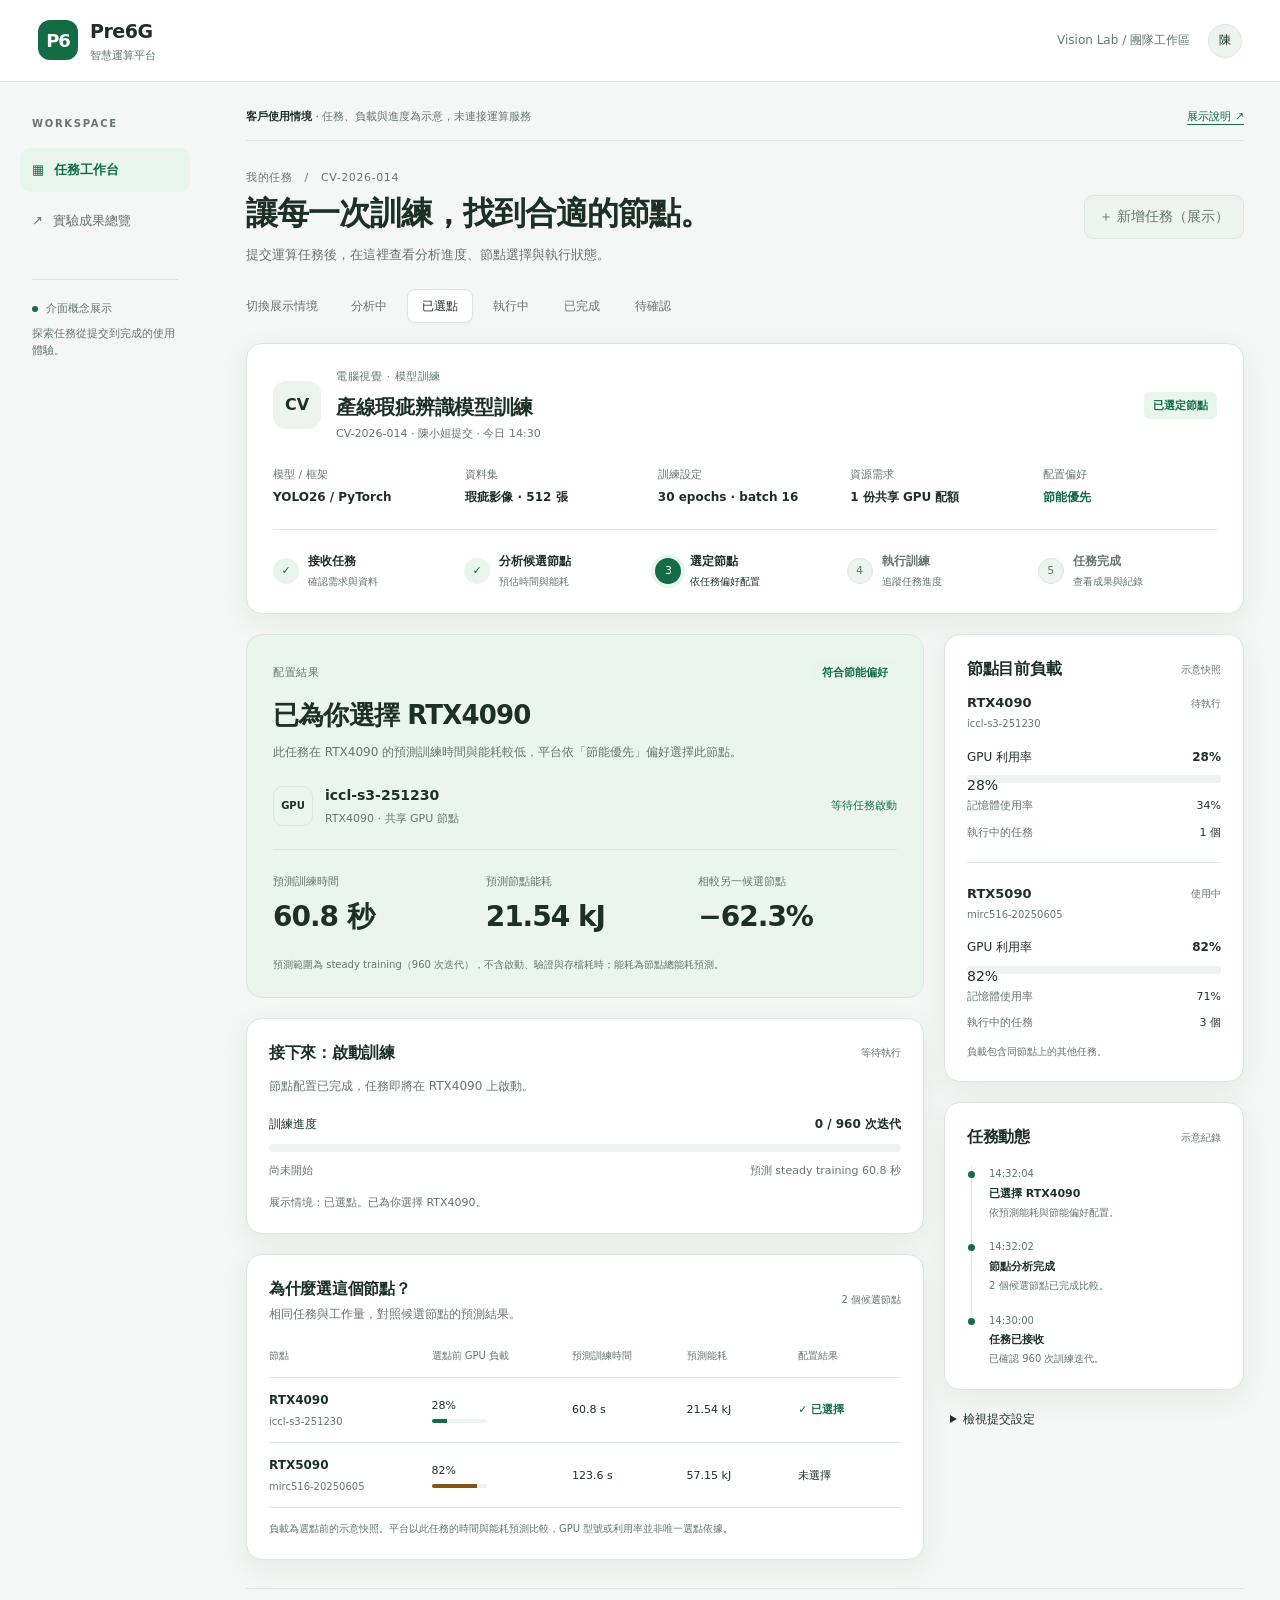
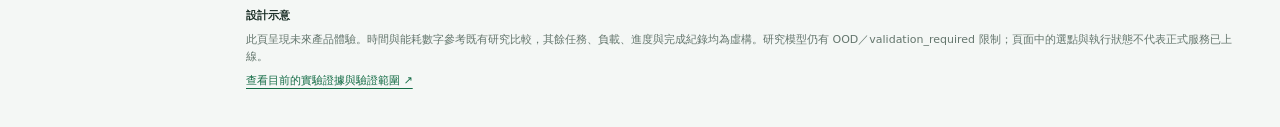
==== dashboard/workspace.html @ 8a49cf9c "feat: publish customer workspace demo with GitHub Pages" ====
<!doctype html>
<html lang="zh-Hant">
<head>
  <meta charset="utf-8">
  <meta name="viewport" content="width=device-width, initial-scale=1">
  <meta name="color-scheme" content="light dark">
  <title>任務工作台 · Pre6G</title>
  <link rel="stylesheet" href="workspace.css">
  <script src="workspace.js" defer></script>
</head>
<body>
  <header class="app-header">
    <a class="brand" href="workspace.html"><span class="brand-mark">P6</span><span><strong>Pre6G</strong><small>智慧運算平台</small></span></a>
    <div class="account"><span class="workspace-name">Vision Lab / 團隊工作區</span><span class="avatar" aria-label="示意使用者：陳小姐">陳</span></div>
  </header>
  <div class="app-layout">
    <aside class="sidebar">
      <p class="nav-caption">WORKSPACE</p>
      <nav aria-label="主要導覽">
        <a class="nav-link selected" href="workspace.html" aria-current="page"><span aria-hidden="true">▦</span> 任務工作台</a>
        <a class="nav-link" href="index.html"><span aria-hidden="true">↗</span> 實驗成果總覽</a>
      </nav>
      <div class="sidebar-note"><span class="status-dot"></span> 介面概念展示<p>探索任務從提交到完成的使用體驗。</p></div>
    </aside>
    <main>
      <div class="preview-bar"><span><strong>客戶使用情境</strong> · 任務、負載與進度為示意，未連接運算服務</span><a href="https://github.com/terrychen0803/Pre6G_experiment/blob/main/dashboard/README.md">展示說明 ↗</a></div>
      <div class="page-heading"><div><p class="eyebrow">我的任務 <span aria-hidden="true">/</span> CV-2026-014</p><h1>讓每一次訓練，找到合適的節點。</h1><p class="subheading">提交運算任務後，在這裡查看分析進度、節點選擇與執行狀態。</p></div><button class="button muted-button" type="button" disabled>＋ 新增任務（展示）</button></div>

      <div class="scenario-bar"><span class="scenario-label">切換展示情境</span><div class="scenario-buttons" role="group" aria-label="任務展示情境">
        <button type="button" data-scenario="profiling" aria-pressed="false">分析中</button>
        <button type="button" data-scenario="selected" aria-pressed="true">已選點</button>
        <button type="button" data-scenario="running" aria-pressed="false">執行中</button>
        <button type="button" data-scenario="completed" aria-pressed="false">已完成</button>
        <button type="button" data-scenario="blocked" aria-pressed="false">待確認</button>
      </div></div>

      <article class="task-card">
        <div class="task-heading"><div class="task-identity"><span class="task-monogram" aria-hidden="true">CV</span><div><p class="eyebrow">電腦視覺 · 模型訓練</p><h2>產線瑕疵辨識模型訓練</h2><p class="task-id">CV-2026-014 · 陳小姐提交 · 今日 14:30</p></div></div><span class="badge green" id="task-status">已選定節點</span></div>
        <dl class="task-facts"><div><dt>模型 / 框架</dt><dd>YOLO26 / PyTorch</dd></div><div><dt>資料集</dt><dd>瑕疵影像 · 512 張</dd></div><div><dt>訓練設定</dt><dd>30 epochs · batch 16</dd></div><div><dt>資源需求</dt><dd>1 份共享 GPU 配額</dd></div><div><dt>配置偏好</dt><dd><span class="preference">節能優先</span></dd></div></dl>
        <ol class="journey" aria-label="任務生命週期">
          <li data-step="0"><span class="step-circle">1</span><span><strong>接收任務</strong><small>確認需求與資料</small></span></li>
          <li data-step="1"><span class="step-circle">2</span><span><strong>分析候選節點</strong><small>預估時間與能耗</small></span></li>
          <li data-step="2"><span class="step-circle">3</span><span><strong>選定節點</strong><small>依任務偏好配置</small></span></li>
          <li data-step="3"><span class="step-circle">4</span><span><strong>執行訓練</strong><small>追蹤任務進度</small></span></li>
          <li data-step="4"><span class="step-circle">5</span><span><strong>任務完成</strong><small>查看成果與紀錄</small></span></li>
        </ol>
      </article>

      <div class="workspace-grid">
        <div class="primary-column">
          <section class="decision-panel" aria-labelledby="decision-heading">
            <div class="decision-header"><span class="eyebrow" id="decision-kicker">配置結果</span><span class="badge green" id="decision-badge">符合節能偏好</span></div>
            <h2 id="decision-heading">已為你選擇 RTX4090</h2>
            <p id="decision-description">此任務在 RTX4090 的預測訓練時間與能耗較低，平台依「節能優先」偏好選擇此節點。</p>
            <div class="selected-machine"><span class="machine-mark" aria-hidden="true">GPU</span><div><strong id="selected-node">iccl-s3-251230</strong><small id="selected-node-detail">RTX4090 · 共享 GPU 節點</small></div><span class="machine-state" id="machine-state">等待任務啟動</span></div>
            <div class="prediction-grid"><div><span>預測訓練時間</span><strong id="predicted-time">60.8 <small>秒</small></strong></div><div><span>預測節點能耗</span><strong id="predicted-energy">21.54 <small>kJ</small></strong></div><div><span>相較另一候選節點</span><strong id="predicted-saving">−62.3<small>% 能耗</small></strong></div></div>
            <p class="prediction-note">預測範圍為 steady training（960 次迭代），不含啟動、驗證與存檔耗時；能耗為節點總能耗預測。</p>
          </section>

          <section class="panel execution-panel" aria-labelledby="execution-heading">
            <div class="section-heading"><h2 id="execution-heading">接下來：啟動訓練</h2><span class="subtle-tag" id="progress-tag">等待執行</span></div>
            <p class="panel-description" id="execution-description">節點配置已完成，任務即將在 RTX4090 上啟動。</p>
            <div class="progress-heading"><span id="progress-label">訓練進度</span><strong id="progress-value">0 / 960 次迭代</strong></div>
            <div class="progress-track" id="task-progress" role="progressbar" aria-label="示意訓練進度" aria-valuemin="0" aria-valuemax="100" aria-valuenow="0"><div id="progress-fill"></div></div>
            <div class="progress-footer"><span id="elapsed-label">尚未開始</span><span id="remaining-label">預測 steady training 60.8 秒</span></div>
            <div class="result-notice" id="result-notice" hidden><strong>訓練成果已就緒</strong><span>best.pt · 訓練摘要 · 執行紀錄</span><small>成果檔名為展示用，未生成可下載檔案。</small></div>
            <p class="live-announcement" id="scenario-announcement" role="status" aria-live="polite">展示情境：已選點。已為你選擇 RTX4090。</p>
          </section>

          <section class="panel" aria-labelledby="comparison-heading">
            <div class="section-heading"><div><h2 id="comparison-heading">為什麼選這個節點？</h2><p class="panel-description">相同任務與工作量，對照候選節點的預測結果。</p></div><span class="subtle-tag">2 個候選節點</span></div>
            <div class="comparison-wrap"><table class="comparison-table"><caption class="sr-only">同一個 960 次迭代任務的節點比較，數值為預測，非執行實測</caption><thead><tr><th scope="col">節點</th><th scope="col">選點前 GPU 負載</th><th scope="col">預測訓練時間</th><th scope="col">預測能耗</th><th scope="col">配置結果</th></tr></thead><tbody>
              <tr id="candidate-4090"><th scope="row"><strong>RTX4090</strong><small>iccl-s3-251230</small></th><td><span>28%</span><span class="mini-meter"><i style="width:28%"></i></span></td><td data-prediction="60.8 s">60.8 s</td><td data-prediction="21.54 kJ">21.54 kJ</td><td><span class="choice-label" id="choice-4090">✓ 已選擇</span></td></tr>
              <tr><th scope="row"><strong>RTX5090</strong><small>mirc516-20250605</small></th><td><span>82%</span><span class="mini-meter warm"><i style="width:82%"></i></span></td><td data-prediction="123.6 s">123.6 s</td><td data-prediction="57.15 kJ">57.15 kJ</td><td><span id="choice-5090">未選擇</span></td></tr>
            </tbody></table></div>
            <p class="comparison-note">負載為選點前的示意快照。平台以此任務的時間與能耗預測比較，GPU 型號或利用率並非唯一選點依據。</p>
          </section>
        </div>

        <div class="secondary-column">
          <section class="panel" aria-labelledby="load-heading"><div class="section-heading"><h2 id="load-heading">節點目前負載</h2><span class="subtle-tag">示意快照</span></div>
            <div class="load-node"><div class="load-node-title"><strong>RTX4090</strong><span id="load-state-4090">待執行</span></div><small class="node-host">iccl-s3-251230</small><div class="load-metric"><span>GPU 利用率</span><strong id="gpu-load-4090">28%</strong></div><meter id="gpu-meter-4090" min="0" max="100" value="28" aria-label="RTX4090 示意 GPU 利用率">28%</meter><div class="load-metric secondary-metric"><span>記憶體使用率</span><strong id="memory-4090">34%</strong></div><div class="load-metric secondary-metric"><span>執行中的任務</span><strong id="jobs-4090">1 個</strong></div></div>
            <div class="load-node"><div class="load-node-title"><strong>RTX5090</strong><span>使用中</span></div><small class="node-host">mirc516-20250605</small><div class="load-metric"><span>GPU 利用率</span><strong>82%</strong></div><meter class="warm" min="0" max="100" value="82" aria-label="RTX5090 示意 GPU 利用率">82%</meter><div class="load-metric secondary-metric"><span>記憶體使用率</span><strong>71%</strong></div><div class="load-metric secondary-metric"><span>執行中的任務</span><strong>3 個</strong></div></div>
            <p class="comparison-note">負載包含同節點上的其他任務。</p>
          </section>
          <section class="panel activity-panel" aria-labelledby="activity-heading"><div class="section-heading"><h2 id="activity-heading">任務動態</h2><span class="subtle-tag">示意紀錄</span></div><ol id="activity-list" class="activity-list"></ol></section>
          <details class="task-details"><summary>檢視提交設定</summary><dl><div><dt>提交檔案</dt><dd>defect-training.yaml</dd></div><div><dt>工作類型</dt><dd>模型訓練</dd></div><div><dt>預估工作量</dt><dd>30 × ceil(512 / 16) = 960</dd></div><div><dt>執行環境</dt><dd>團隊 GPU 叢集</dd></div></dl></details>
        </div>
      </div>
      <footer class="prototype-footer"><strong>設計示意</strong><p>此頁呈現未來產品體驗。時間與能耗數字參考既有研究比較，其餘任務、負載、進度與完成紀錄均為虛構。研究模型仍有 OOD／validation_required 限制；頁面中的選點與執行狀態不代表正式服務已上線。</p><a href="index.html">查看目前的實驗證據與驗證範圍 ↗</a></footer>
    </main>
  </div>
</body>
</html>
---- dashboard/workspace.css ----
:root{color-scheme:light dark;--ink:light-dark(#1c3028,#eaf4ee);--muted:light-dark(#64766d,#a0b5a8);--page:light-dark(#f4f7f5,#101813);--surface:light-dark(#fff,#19241d);--soft:light-dark(#edf3ef,#233229);--line:light-dark(#dce6df,#33473a);--green:light-dark(#146c46,#75dba8);--green-soft:light-dark(#e8f5ed,#254634);--amber:light-dark(#855418,#edbd78);--amber-soft:light-dark(#fff3df,#433620);--decision:light-dark(#eaf5ee,#1d3527);--shadow:0 8px 30px light-dark(#193e2610,#00000020)}
*{box-sizing:border-box}body{margin:0;background:var(--page);color:var(--ink);font-family:Inter,"Noto Sans TC","Microsoft JhengHei",system-ui,sans-serif;line-height:1.55;font-size:14px}button,a,summary{-webkit-tap-highlight-color:transparent}a{color:var(--green);text-underline-offset:4px}button{font:inherit;cursor:pointer}button:disabled{cursor:default}button:focus-visible,a:focus-visible,summary:focus-visible{outline:3px solid var(--green);outline-offset:4px}button,input{font:inherit}[hidden]{display:none!important}
.app-header{height:82px;display:flex;justify-content:space-between;align-items:center;padding:0 38px;border-bottom:1px solid var(--line);background:var(--surface);gap:20px}.brand{display:flex;align-items:center;gap:12px;text-decoration:none;color:var(--ink)}.brand-mark{display:grid;place-items:center;background:var(--green);color:var(--surface);width:40px;height:40px;border-radius:12px;font-weight:800;font-size:18px;letter-spacing:-1px}.brand strong{display:block;font-size:19px;letter-spacing:-.5px}.brand small{display:block;font-size:11px;color:var(--muted)}.account{display:flex;align-items:center;gap:18px;color:var(--muted);font-size:12px}.avatar{display:grid;place-items:center;background:var(--soft);color:var(--ink);border:1px solid var(--line);border-radius:50%;width:34px;height:34px}
.app-layout{max-width:1640px;margin:auto;display:grid;grid-template-columns:210px minmax(0,1fr)}.sidebar{padding:34px 20px}.nav-caption{font-size:10px;letter-spacing:1.7px;font-weight:700;color:var(--muted);padding:0 12px;margin:0 0 16px}.sidebar nav{display:grid;gap:7px}.nav-link{display:flex;align-items:center;gap:10px;padding:12px;text-decoration:none;color:var(--muted);border-radius:10px;font-size:13px}.nav-link.selected{background:var(--green-soft);color:var(--green);font-weight:700}.nav-link:hover{background:var(--soft)}.sidebar-note{border-top:1px solid var(--line);margin:36px 12px 0;padding-top:20px;font-size:11px;color:var(--muted)}.sidebar-note p{margin:8px 0}.status-dot{display:inline-block;width:6px;height:6px;margin-right:5px;background:var(--green);border-radius:50%}
main{padding:26px 36px 38px;min-width:0}.preview-bar{display:flex;flex-wrap:wrap;justify-content:space-between;gap:8px;color:var(--muted);font-size:11px;border-bottom:1px solid var(--line);padding-bottom:15px}.preview-bar strong{color:var(--ink);font-weight:600}.page-heading{display:flex;justify-content:space-between;align-items:center;gap:20px;margin:28px 0 24px}.eyebrow{font-size:11px;letter-spacing:.6px;color:var(--muted);margin:0 0 7px}.eyebrow span{margin:0 8px}h1{font-size:clamp(24px,2.5vw,34px);line-height:1.3;letter-spacing:-1px;margin:0 0 10px}h2{font-size:16px;line-height:1.5;letter-spacing:-.3px;margin:0}p{margin:0}.subheading{font-size:13px;color:var(--muted)}.button{border:1px solid var(--line);border-radius:9px;padding:10px 14px;white-space:nowrap}.muted-button{background:var(--soft);color:var(--muted)}.scenario-bar{display:flex;align-items:center;gap:18px;flex-wrap:wrap;margin-bottom:20px}.scenario-label{font-size:12px;color:var(--muted)}.scenario-buttons{display:flex;flex-wrap:wrap;gap:5px}.scenario-buttons button{border:1px solid transparent;background:transparent;color:var(--muted);padding:7px 14px;border-radius:8px;font-size:12px}.scenario-buttons button:hover{background:var(--soft)}.scenario-buttons button[aria-pressed=true]{background:var(--surface);color:var(--ink);border-color:var(--line);box-shadow:0 2px 4px #00000008}
.task-card,.panel{background:var(--surface);border:1px solid var(--line);border-radius:16px;box-shadow:var(--shadow)}.task-card{padding:24px 26px;margin-bottom:20px}.task-heading,.task-identity{display:flex;align-items:center;gap:15px}.task-heading{justify-content:space-between}.task-identity h2{font-size:20px}.task-monogram{display:grid;place-items:center;width:48px;height:48px;background:var(--soft);border-radius:13px;font-size:16px;font-weight:700;flex-shrink:0}.task-id{color:var(--muted);font-size:11px;margin-top:3px}.badge{font-size:11px;border-radius:6px;padding:5px 9px;white-space:nowrap;font-weight:600}.green{background:var(--green-soft);color:var(--green)}.amber{background:var(--amber-soft);color:var(--amber)}.neutral{background:var(--soft);color:var(--muted)}.task-facts{display:grid;grid-template-columns:repeat(5,minmax(0,1fr));gap:18px;margin:23px 0}.task-facts dt{font-size:11px;color:var(--muted);margin-bottom:5px}.task-facts dd{margin:0;font-size:12px;font-weight:600}.preference{color:var(--green)}.journey{display:grid;grid-template-columns:repeat(5,minmax(0,1fr));list-style:none;padding:22px 0 0;margin:0;border-top:1px solid var(--line);gap:12px}.journey li{display:flex;align-items:center;gap:9px;min-width:0;color:var(--muted)}.step-circle{display:grid;place-items:center;flex-shrink:0;width:26px;height:26px;background:var(--soft);border:1px solid var(--line);border-radius:50%;font-size:11px}.journey strong{display:block;font-size:12px;font-weight:600}.journey small{display:block;font-size:10px;margin-top:3px}.journey li.done .step-circle{background:var(--green-soft);border-color:transparent;color:var(--green)}.journey li.current{color:var(--ink)}.journey li.current .step-circle{background:var(--green);color:var(--surface);border-color:transparent;box-shadow:0 0 0 4px var(--green-soft)}.journey li.attention .step-circle{background:var(--amber-soft);color:var(--amber);box-shadow:none}.journey li.done strong{color:var(--ink)}
.workspace-grid{display:grid;grid-template-columns:minmax(0,1fr) 300px;gap:20px;align-items:start}.primary-column,.secondary-column{display:grid;gap:20px;min-width:0}.panel{padding:22px}.decision-panel{padding:24px 26px;background:var(--decision);border:1px solid var(--line);border-radius:16px;position:relative;overflow:hidden}.decision-header{display:flex;align-items:center;justify-content:space-between;gap:12px;margin-bottom:10px}.decision-header .eyebrow{margin:0}.decision-panel h2{font-size:26px;letter-spacing:-.8px;margin-bottom:8px}.decision-panel>p:not(.prediction-note){font-size:12px;color:var(--muted);max-width:650px}.selected-machine{display:flex;align-items:center;gap:12px;margin:23px 0;padding-bottom:22px;border-bottom:1px solid var(--line)}.machine-mark{display:grid;place-items:center;width:40px;height:40px;border:1px solid var(--line);border-radius:10px;font-size:10px;font-weight:700}.selected-machine strong{display:block;font-size:14px;overflow-wrap:anywhere}.selected-machine small{display:block;color:var(--muted);font-size:11px;margin-top:3px}.machine-state{margin-left:auto;color:var(--green);font-size:11px;text-align:right}.prediction-grid{display:grid;grid-template-columns:repeat(3,minmax(0,1fr));gap:14px}.prediction-grid>div>span{display:block;font-size:11px;color:var(--muted)}.prediction-grid strong{display:block;font-size:28px;font-weight:650;letter-spacing:-1px;font-variant-numeric:tabular-nums;margin-top:5px}.prediction-grid small{font-size:11px;font-weight:500;letter-spacing:0}.prediction-note{font-size:10px;color:var(--muted);margin-top:19px}.section-heading{display:flex;justify-content:space-between;align-items:center;gap:14px;margin-bottom:12px}.subtle-tag{font-size:10px;color:var(--muted);white-space:nowrap}.panel-description{font-size:12px;color:var(--muted);margin-top:4px}.progress-heading{display:flex;justify-content:space-between;gap:14px;font-size:12px;margin-top:20px}.progress-heading strong{font-weight:600;font-variant-numeric:tabular-nums}.progress-track{height:8px;border-radius:20px;background:var(--soft);margin:10px 0;overflow:hidden}.progress-track>div{height:100%;width:0;background:var(--green);border-radius:inherit;transition:width .35s ease}.progress-footer{display:flex;justify-content:space-between;gap:12px;color:var(--muted);font-size:11px}.progress-track.attention>div{background:var(--amber)}.result-notice{margin-top:18px;padding-top:18px;border-top:1px solid var(--line);display:grid;gap:5px}.result-notice strong{color:var(--green);font-size:13px}.result-notice span{font-size:12px}.result-notice small{font-size:10px;color:var(--muted)}.live-announcement{margin-top:15px;font-size:11px;color:var(--muted)}
.comparison-wrap{overflow-x:auto}.comparison-table{width:100%;border-collapse:collapse;text-align:left;font-size:11px}.comparison-table th,.comparison-table td{padding:13px 9px;border-bottom:1px solid var(--line);font-variant-numeric:tabular-nums;vertical-align:middle}.comparison-table thead th{color:var(--muted);font-size:10px;font-weight:500;min-width:76px}.comparison-table th:first-child{padding-left:0}.comparison-table th strong{font-size:12px}.comparison-table th small{display:block;font-size:10px;font-weight:400;color:var(--muted);margin-top:4px;overflow-wrap:anywhere}.comparison-table td:last-child{white-space:nowrap}.mini-meter{display:block;width:55px;height:4px;background:var(--soft);border-radius:5px;margin-top:5px;overflow:hidden}.mini-meter i{display:block;background:var(--green);height:100%}.mini-meter.warm i{background:var(--amber)}.choice-label{color:var(--green);font-weight:600}.comparison-note{font-size:10px;color:var(--muted);margin-top:13px}.load-node+.load-node{margin-top:21px;border-top:1px solid var(--line);padding-top:21px}.load-node-title{display:flex;justify-content:space-between;align-items:center;gap:12px}.load-node-title strong{font-size:13px}.load-node-title span{font-size:10px;color:var(--muted)}.node-host{display:block;color:var(--muted);font-size:10px;margin:3px 0 16px}.load-metric{display:flex;justify-content:space-between;gap:14px;font-size:12px}.load-metric strong{font-weight:600;font-variant-numeric:tabular-nums}.secondary-metric{margin-top:9px;color:var(--muted);font-size:11px}.secondary-metric strong{color:var(--ink);font-weight:500}meter{display:block;width:100%;height:8px;margin:9px 0 14px;border:none;background:var(--soft);border-radius:20px;appearance:none}meter::-webkit-meter-bar{background:var(--soft);border:0;border-radius:20px}meter::-webkit-meter-optimum-value{background:var(--green);border-radius:20px}meter::-moz-meter-bar{background:var(--green);border-radius:20px}meter.warm::-webkit-meter-optimum-value{background:var(--amber)}meter.warm::-moz-meter-bar{background:var(--amber)}.activity-list{list-style:none;margin:17px 0 0;padding:0}.activity-list li{position:relative;border-left:1px solid var(--line);margin-left:4px;padding:0 0 19px 17px}.activity-list li:last-child{border-left-color:transparent;padding-bottom:0}.activity-list li::before{content:"";width:7px;height:7px;position:absolute;left:-4px;top:5px;border-radius:50%;background:var(--green)}.activity-list time{display:block;font-size:10px;color:var(--muted);margin-bottom:3px}.activity-list strong{display:block;font-size:11px;font-weight:600}.activity-list p{font-size:10px;color:var(--muted);margin-top:3px}.task-details{font-size:12px;padding:0 6px;color:var(--muted)}.task-details summary{cursor:pointer;color:var(--ink)}.task-details dl{display:grid;gap:12px}.task-details dt{font-size:10px}.task-details dd{margin:3px 0 0;color:var(--ink);overflow-wrap:anywhere}.prototype-footer{border-top:1px solid var(--line);margin-top:28px;padding-top:18px;color:var(--muted);font-size:11px;display:grid;gap:7px}.prototype-footer strong{color:var(--ink);font-weight:600}.sr-only{position:absolute;width:1px;height:1px;padding:0;margin:-1px;overflow:hidden;clip:rect(0,0,0,0);white-space:nowrap;border:0}
.primary-column{grid-template-columns:minmax(0,1fr)}.panel,.decision-panel{min-width:0}
@media(min-width:1450px){main{padding-left:44px;padding-right:44px}.workspace-grid{grid-template-columns:minmax(0,1fr) 320px}}
@media(max-width:1180px){.app-layout{grid-template-columns:170px minmax(0,1fr)}.sidebar{padding-left:12px;padding-right:12px}main{padding:24px}.workspace-grid{grid-template-columns:minmax(0,1fr) 260px;gap:15px}.panel{padding:18px}.prediction-grid strong{font-size:23px}.journey small{display:none}.task-facts{grid-template-columns:repeat(3,minmax(0,1fr))}.decision-panel{padding:22px}.page-heading{align-items:start}.page-heading .button{font-size:11px}}
@media(max-width:1000px){.app-layout{grid-template-columns:1fr}.sidebar{padding:15px 24px 0}.sidebar nav{display:flex;gap:10px}.sidebar-note,.nav-caption{display:none}.workspace-grid{grid-template-columns:minmax(0,1fr) 280px}main{padding-top:20px}.page-heading .button{display:none}}
@media(max-width:800px){.workspace-grid{grid-template-columns:1fr}.secondary-column{grid-template-columns:1fr 1fr;align-items:start}.task-details{grid-column:1/-1}.preview-bar{font-size:10px}.task-facts{grid-template-columns:repeat(3,minmax(0,1fr))}.prediction-grid strong{font-size:28px}}
@media(max-width:560px){.app-header{padding:0 18px;height:70px}.workspace-name{display:none}.sidebar{padding:12px 12px 0}.nav-link{padding:10px;font-size:12px}main{padding:20px 16px}.page-heading{margin:20px 0}.page-heading h1{font-size:25px}.subheading{font-size:12px}.scenario-bar{gap:8px}.scenario-label{width:100%}.scenario-buttons{gap:1px;width:100%}.scenario-buttons button{padding:10px 11px}.task-card{padding:20px}.task-heading{align-items:start;flex-wrap:wrap;gap:12px}.task-monogram{display:none}.task-identity h2{font-size:18px}.task-facts{grid-template-columns:1fr 1fr;gap:16px}.journey{grid-template-columns:1fr;gap:14px}.journey small{display:inline;margin-left:8px}.journey strong{display:inline}.journey li{gap:12px}.secondary-column{grid-template-columns:1fr}.decision-panel{padding:20px}.decision-panel h2{font-size:24px}.prediction-grid{gap:10px;grid-template-columns:1fr 1fr}.prediction-grid>div:last-child{grid-column:1/-1}.prediction-grid>div:last-child strong{font-size:23px}.selected-machine{flex-wrap:wrap;gap:10px}.machine-state{margin-left:0;flex-basis:100%;text-align:left}.prediction-note,.comparison-note,.node-host,.subtle-tag,.activity-list p,.activity-list time,.comparison-table thead th,.comparison-table th small{font-size:11px}.section-heading{flex-wrap:wrap;gap:6px}.progress-heading,.progress-footer{flex-wrap:wrap;gap:5px}.comparison-table{min-width:500px}.task-details{grid-column:auto}.preview-bar a{display:none}.task-id{overflow-wrap:anywhere}.task-identity{min-width:0}.badge{max-width:100%;white-space:normal}}
@media(prefers-reduced-motion:reduce){.progress-track>div{transition:none}}
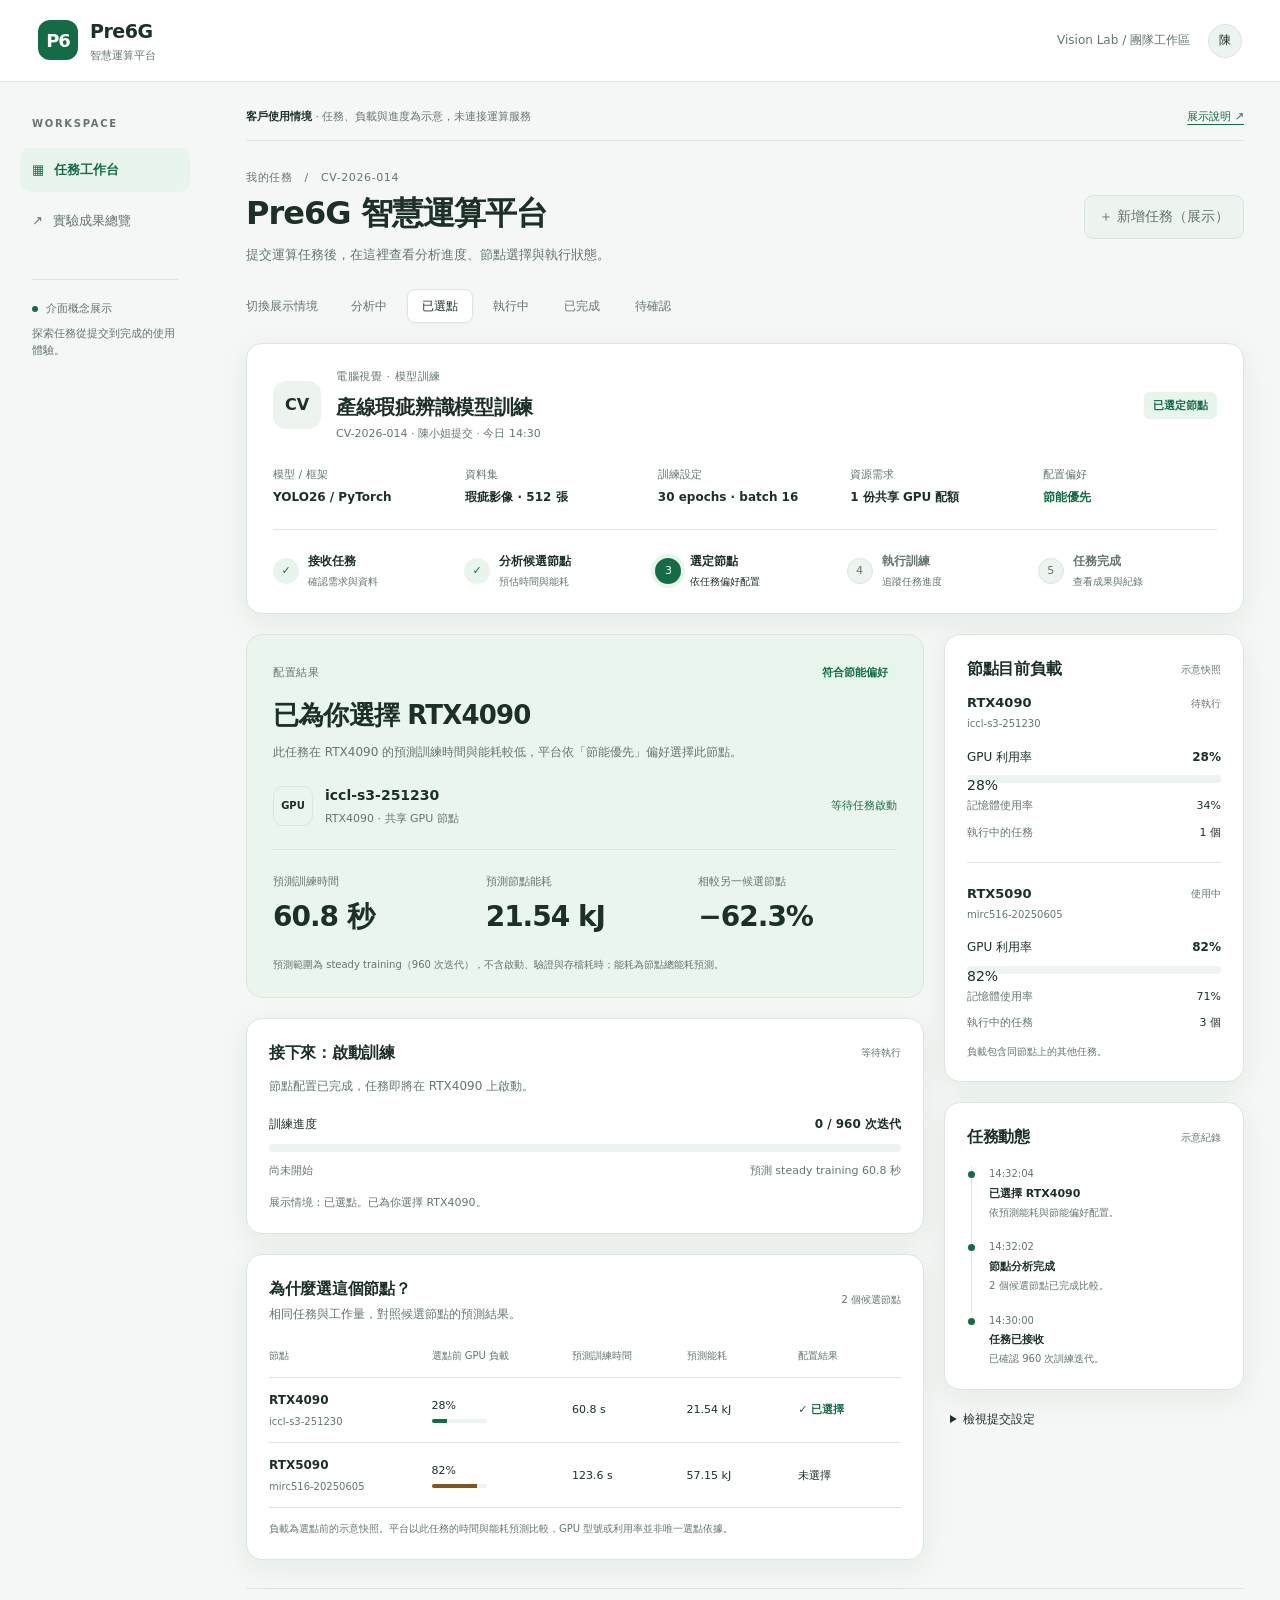
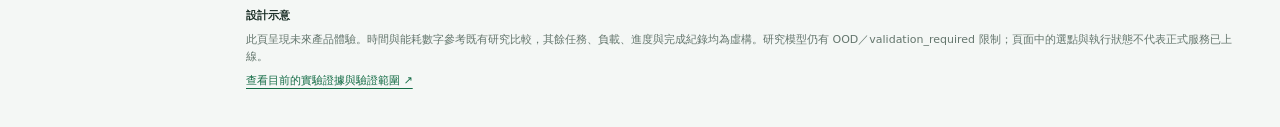
==== commit bdcfedb8: "ui: use project name as customer workspace heading" ====
--- a/dashboard/workspace.html
+++ b/dashboard/workspace.html
@@ -24,7 +24,7 @@
     </aside>
     <main>
       <div class="preview-bar"><span><strong>客戶使用情境</strong> · 任務、負載與進度為示意，未連接運算服務</span><a href="https://github.com/terrychen0803/Pre6G_experiment/blob/main/dashboard/README.md">展示說明 ↗</a></div>
-      <div class="page-heading"><div><p class="eyebrow">我的任務 <span aria-hidden="true">/</span> CV-2026-014</p><h1>讓每一次訓練，找到合適的節點。</h1><p class="subheading">提交運算任務後，在這裡查看分析進度、節點選擇與執行狀態。</p></div><button class="button muted-button" type="button" disabled>＋ 新增任務（展示）</button></div>
+      <div class="page-heading"><div><p class="eyebrow">我的任務 <span aria-hidden="true">/</span> CV-2026-014</p><h1>Pre6G 智慧運算平台</h1><p class="subheading">提交運算任務後，在這裡查看分析進度、節點選擇與執行狀態。</p></div><button class="button muted-button" type="button" disabled>＋ 新增任務（展示）</button></div>
 
       <div class="scenario-bar"><span class="scenario-label">切換展示情境</span><div class="scenario-buttons" role="group" aria-label="任務展示情境">
         <button type="button" data-scenario="profiling" aria-pressed="false">分析中</button>
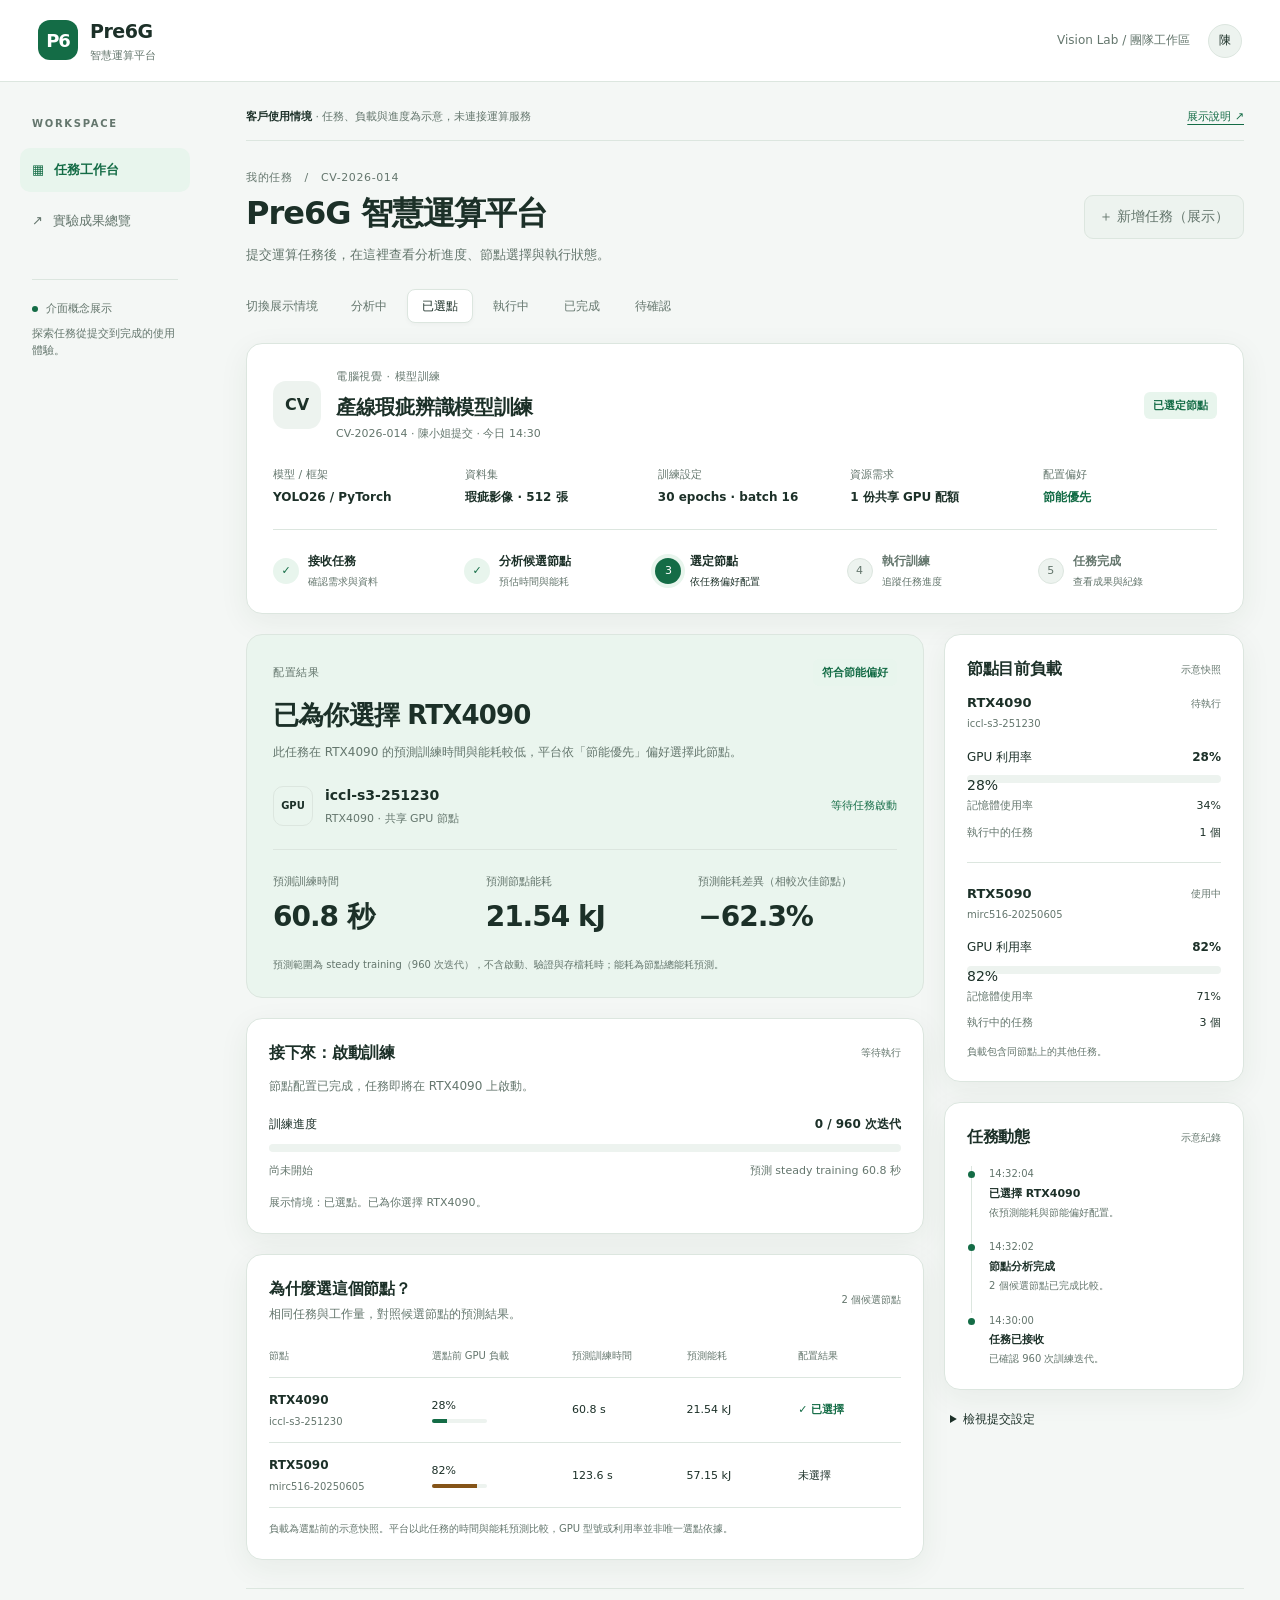
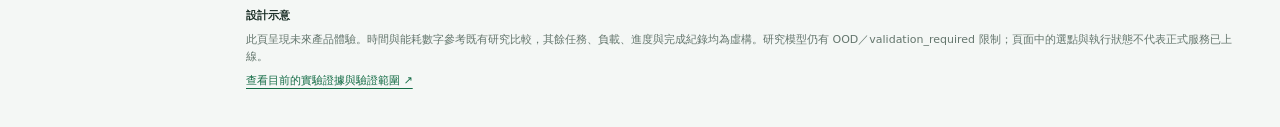
==== commit f235ab70: "ui: compare energy against runner-up candidate" ====
--- a/dashboard/workspace.html
+++ b/dashboard/workspace.html
@@ -53,7 +53,7 @@
             <h2 id="decision-heading">已為你選擇 RTX4090</h2>
             <p id="decision-description">此任務在 RTX4090 的預測訓練時間與能耗較低，平台依「節能優先」偏好選擇此節點。</p>
             <div class="selected-machine"><span class="machine-mark" aria-hidden="true">GPU</span><div><strong id="selected-node">iccl-s3-251230</strong><small id="selected-node-detail">RTX4090 · 共享 GPU 節點</small></div><span class="machine-state" id="machine-state">等待任務啟動</span></div>
-            <div class="prediction-grid"><div><span>預測訓練時間</span><strong id="predicted-time">60.8 <small>秒</small></strong></div><div><span>預測節點能耗</span><strong id="predicted-energy">21.54 <small>kJ</small></strong></div><div><span>相較另一候選節點</span><strong id="predicted-saving">−62.3<small>% 能耗</small></strong></div></div>
+            <div class="prediction-grid"><div><span>預測訓練時間</span><strong id="predicted-time">60.8 <small>秒</small></strong></div><div><span>預測節點能耗</span><strong id="predicted-energy">21.54 <small>kJ</small></strong></div><div><span>預測能耗差異（相較次佳節點）</span><strong id="predicted-saving">−62.3<small>% 能耗</small></strong></div></div>
             <p class="prediction-note">預測範圍為 steady training（960 次迭代），不含啟動、驗證與存檔耗時；能耗為節點總能耗預測。</p>
           </section>
 
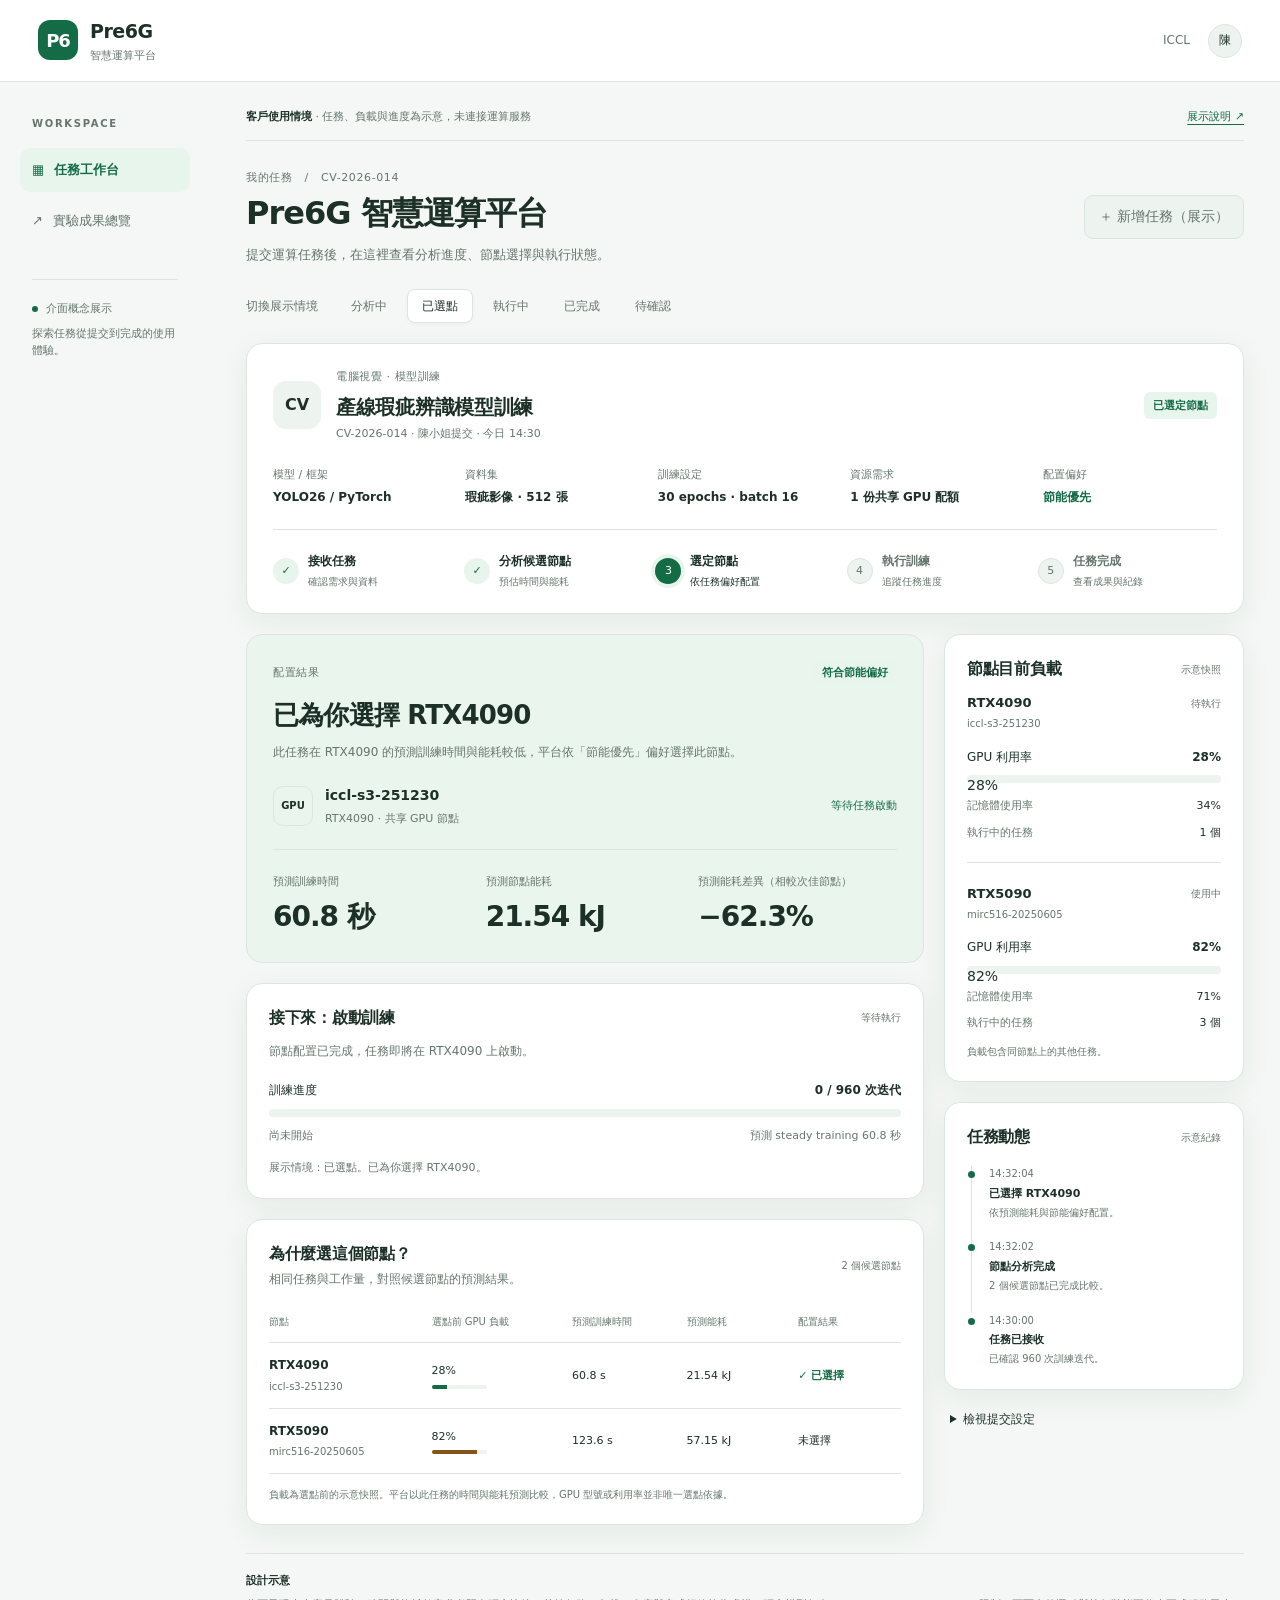
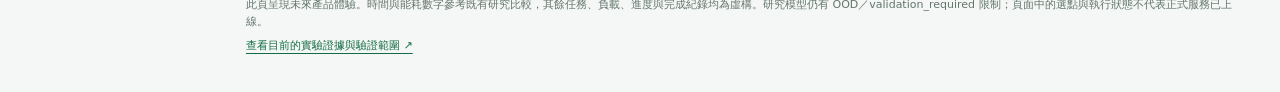
==== commit 1cf7d163: "Update workspace display copy" ====
--- a/dashboard/workspace.html
+++ b/dashboard/workspace.html
@@ -11,7 +11,7 @@
 <body>
   <header class="app-header">
     <a class="brand" href="workspace.html"><span class="brand-mark">P6</span><span><strong>Pre6G</strong><small>智慧運算平台</small></span></a>
-    <div class="account"><span class="workspace-name">Vision Lab / 團隊工作區</span><span class="avatar" aria-label="示意使用者：陳小姐">陳</span></div>
+    <div class="account"><span class="workspace-name">ICCL</span><span class="avatar" aria-label="示意使用者：陳小姐">陳</span></div>
   </header>
   <div class="app-layout">
     <aside class="sidebar">
@@ -54,7 +54,6 @@
             <p id="decision-description">此任務在 RTX4090 的預測訓練時間與能耗較低，平台依「節能優先」偏好選擇此節點。</p>
             <div class="selected-machine"><span class="machine-mark" aria-hidden="true">GPU</span><div><strong id="selected-node">iccl-s3-251230</strong><small id="selected-node-detail">RTX4090 · 共享 GPU 節點</small></div><span class="machine-state" id="machine-state">等待任務啟動</span></div>
             <div class="prediction-grid"><div><span>預測訓練時間</span><strong id="predicted-time">60.8 <small>秒</small></strong></div><div><span>預測節點能耗</span><strong id="predicted-energy">21.54 <small>kJ</small></strong></div><div><span>預測能耗差異（相較次佳節點）</span><strong id="predicted-saving">−62.3<small>% 能耗</small></strong></div></div>
-            <p class="prediction-note">預測範圍為 steady training（960 次迭代），不含啟動、驗證與存檔耗時；能耗為節點總能耗預測。</p>
           </section>
 
           <section class="panel execution-panel" aria-labelledby="execution-heading">
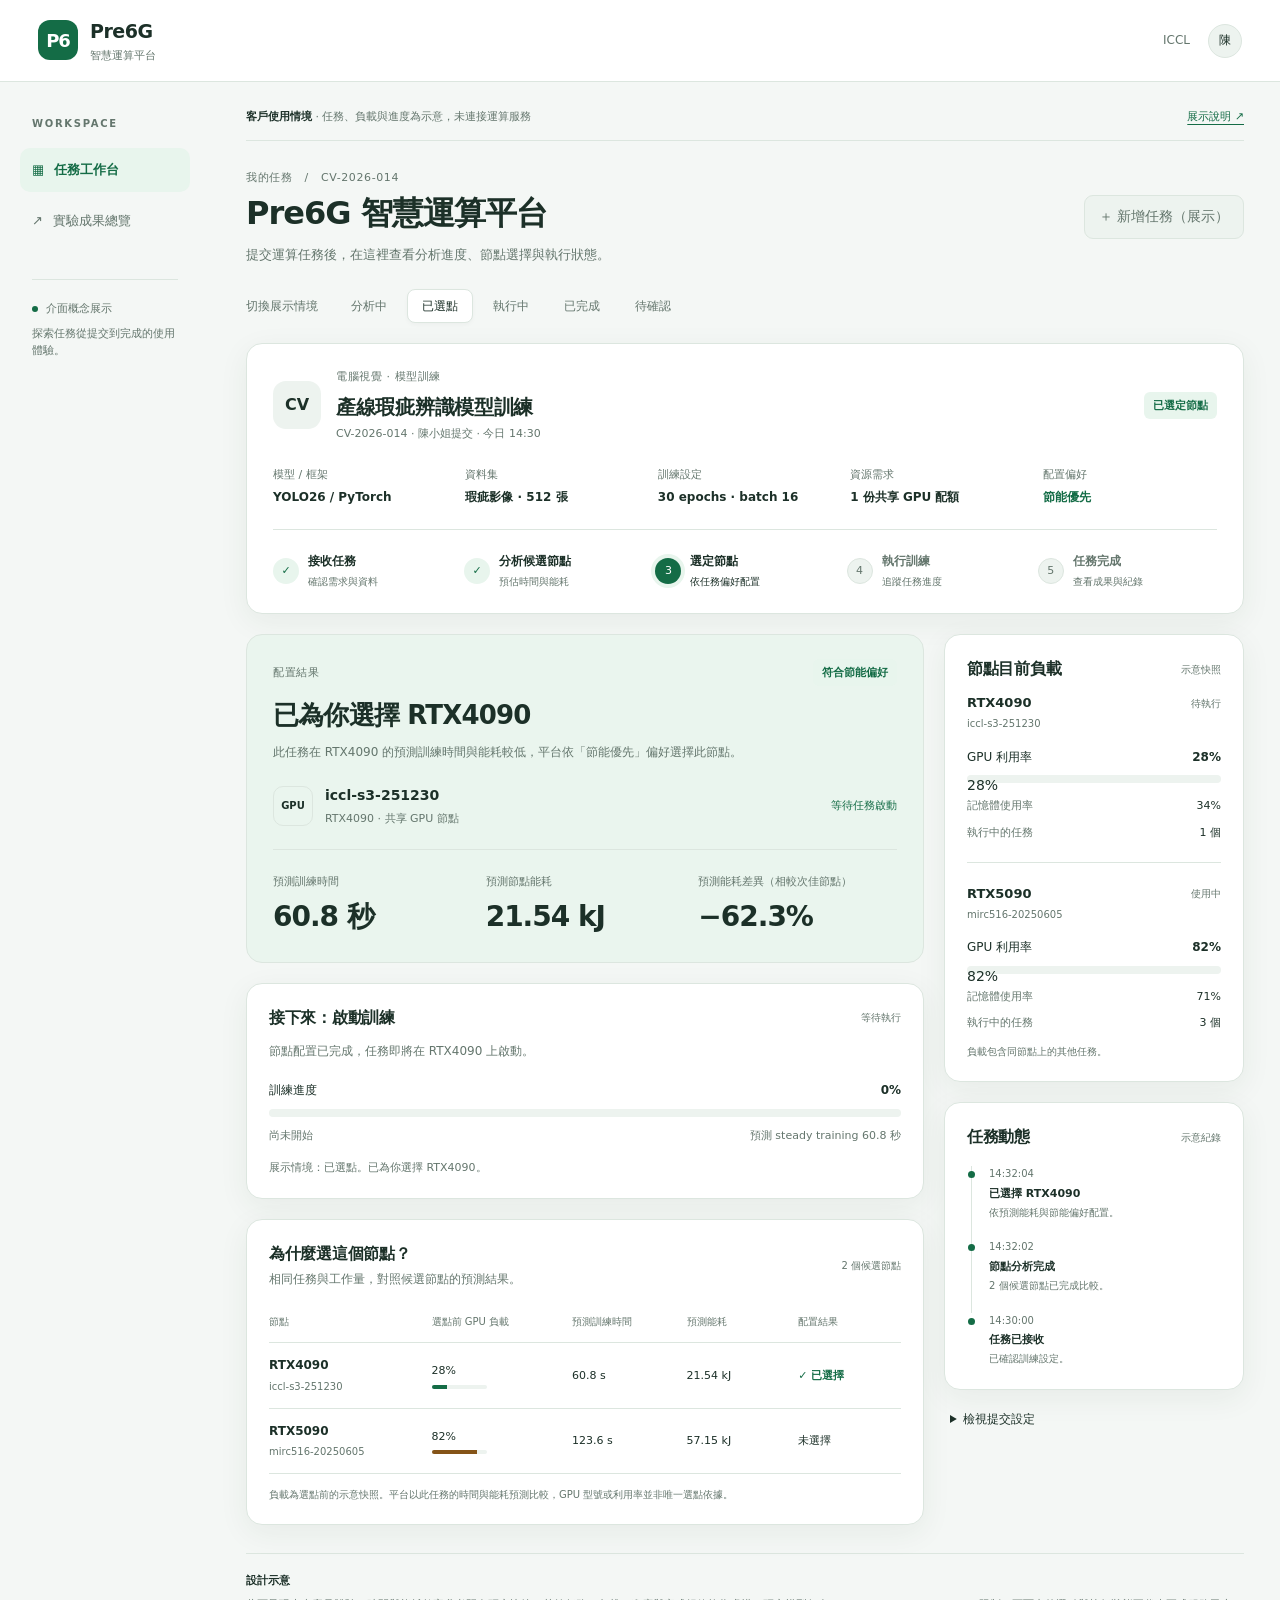
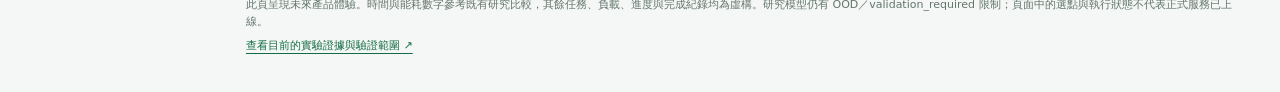
==== commit 76775653: "Show workspace task progress as percentages" ====
--- a/dashboard/workspace.html
+++ b/dashboard/workspace.html
@@ -59,7 +59,7 @@
           <section class="panel execution-panel" aria-labelledby="execution-heading">
             <div class="section-heading"><h2 id="execution-heading">接下來：啟動訓練</h2><span class="subtle-tag" id="progress-tag">等待執行</span></div>
             <p class="panel-description" id="execution-description">節點配置已完成，任務即將在 RTX4090 上啟動。</p>
-            <div class="progress-heading"><span id="progress-label">訓練進度</span><strong id="progress-value">0 / 960 次迭代</strong></div>
+            <div class="progress-heading"><span id="progress-label">訓練進度</span><strong id="progress-value">0%</strong></div>
             <div class="progress-track" id="task-progress" role="progressbar" aria-label="示意訓練進度" aria-valuemin="0" aria-valuemax="100" aria-valuenow="0"><div id="progress-fill"></div></div>
             <div class="progress-footer"><span id="elapsed-label">尚未開始</span><span id="remaining-label">預測 steady training 60.8 秒</span></div>
             <div class="result-notice" id="result-notice" hidden><strong>訓練成果已就緒</strong><span>best.pt · 訓練摘要 · 執行紀錄</span><small>成果檔名為展示用，未生成可下載檔案。</small></div>
@@ -68,7 +68,7 @@
 
           <section class="panel" aria-labelledby="comparison-heading">
             <div class="section-heading"><div><h2 id="comparison-heading">為什麼選這個節點？</h2><p class="panel-description">相同任務與工作量，對照候選節點的預測結果。</p></div><span class="subtle-tag">2 個候選節點</span></div>
-            <div class="comparison-wrap"><table class="comparison-table"><caption class="sr-only">同一個 960 次迭代任務的節點比較，數值為預測，非執行實測</caption><thead><tr><th scope="col">節點</th><th scope="col">選點前 GPU 負載</th><th scope="col">預測訓練時間</th><th scope="col">預測能耗</th><th scope="col">配置結果</th></tr></thead><tbody>
+            <div class="comparison-wrap"><table class="comparison-table"><caption class="sr-only">同一訓練任務的節點比較，數值為預測，非執行實測</caption><thead><tr><th scope="col">節點</th><th scope="col">選點前 GPU 負載</th><th scope="col">預測訓練時間</th><th scope="col">預測能耗</th><th scope="col">配置結果</th></tr></thead><tbody>
               <tr id="candidate-4090"><th scope="row"><strong>RTX4090</strong><small>iccl-s3-251230</small></th><td><span>28%</span><span class="mini-meter"><i style="width:28%"></i></span></td><td data-prediction="60.8 s">60.8 s</td><td data-prediction="21.54 kJ">21.54 kJ</td><td><span class="choice-label" id="choice-4090">✓ 已選擇</span></td></tr>
               <tr><th scope="row"><strong>RTX5090</strong><small>mirc516-20250605</small></th><td><span>82%</span><span class="mini-meter warm"><i style="width:82%"></i></span></td><td data-prediction="123.6 s">123.6 s</td><td data-prediction="57.15 kJ">57.15 kJ</td><td><span id="choice-5090">未選擇</span></td></tr>
             </tbody></table></div>
@@ -83,7 +83,7 @@
             <p class="comparison-note">負載包含同節點上的其他任務。</p>
           </section>
           <section class="panel activity-panel" aria-labelledby="activity-heading"><div class="section-heading"><h2 id="activity-heading">任務動態</h2><span class="subtle-tag">示意紀錄</span></div><ol id="activity-list" class="activity-list"></ol></section>
-          <details class="task-details"><summary>檢視提交設定</summary><dl><div><dt>提交檔案</dt><dd>defect-training.yaml</dd></div><div><dt>工作類型</dt><dd>模型訓練</dd></div><div><dt>預估工作量</dt><dd>30 × ceil(512 / 16) = 960</dd></div><div><dt>執行環境</dt><dd>團隊 GPU 叢集</dd></div></dl></details>
+          <details class="task-details"><summary>檢視提交設定</summary><dl><div><dt>提交檔案</dt><dd>defect-training.yaml</dd></div><div><dt>工作類型</dt><dd>模型訓練</dd></div><div><dt>執行環境</dt><dd>團隊 GPU 叢集</dd></div></dl></details>
         </div>
       </div>
       <footer class="prototype-footer"><strong>設計示意</strong><p>此頁呈現未來產品體驗。時間與能耗數字參考既有研究比較，其餘任務、負載、進度與完成紀錄均為虛構。研究模型仍有 OOD／validation_required 限制；頁面中的選點與執行狀態不代表正式服務已上線。</p><a href="index.html">查看目前的實驗證據與驗證範圍 ↗</a></footer>
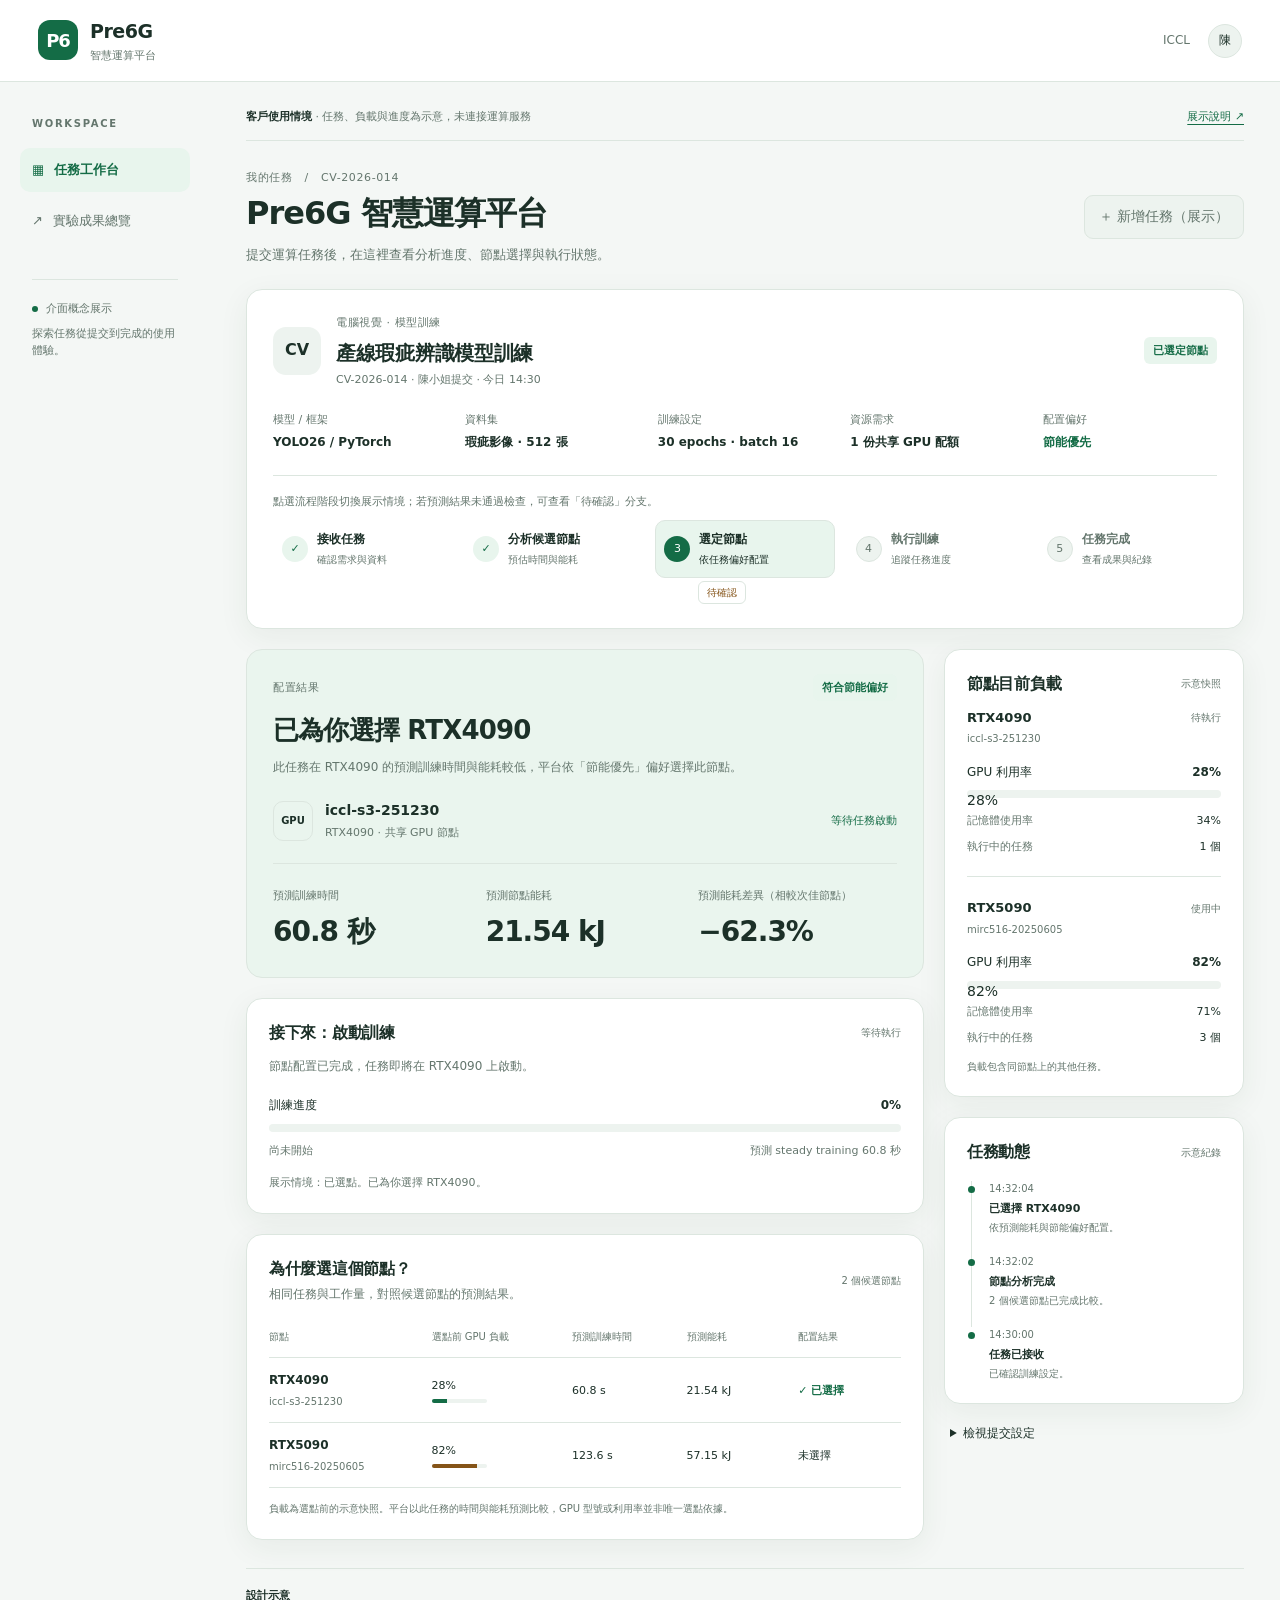
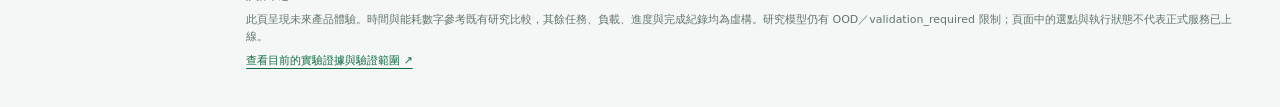
==== commit 920fb57d: "Integrate customer journey and demo scenario switcher" ====
--- a/dashboard/workspace.html
+++ b/dashboard/workspace.html
@@ -26,23 +26,16 @@
       <div class="preview-bar"><span><strong>客戶使用情境</strong> · 任務、負載與進度為示意，未連接運算服務</span><a href="https://github.com/terrychen0803/Pre6G_experiment/blob/main/dashboard/README.md">展示說明 ↗</a></div>
       <div class="page-heading"><div><p class="eyebrow">我的任務 <span aria-hidden="true">/</span> CV-2026-014</p><h1>Pre6G 智慧運算平台</h1><p class="subheading">提交運算任務後，在這裡查看分析進度、節點選擇與執行狀態。</p></div><button class="button muted-button" type="button" disabled>＋ 新增任務（展示）</button></div>
 
-      <div class="scenario-bar"><span class="scenario-label">切換展示情境</span><div class="scenario-buttons" role="group" aria-label="任務展示情境">
-        <button type="button" data-scenario="profiling" aria-pressed="false">分析中</button>
-        <button type="button" data-scenario="selected" aria-pressed="true">已選點</button>
-        <button type="button" data-scenario="running" aria-pressed="false">執行中</button>
-        <button type="button" data-scenario="completed" aria-pressed="false">已完成</button>
-        <button type="button" data-scenario="blocked" aria-pressed="false">待確認</button>
-      </div></div>
-
       <article class="task-card">
         <div class="task-heading"><div class="task-identity"><span class="task-monogram" aria-hidden="true">CV</span><div><p class="eyebrow">電腦視覺 · 模型訓練</p><h2>產線瑕疵辨識模型訓練</h2><p class="task-id">CV-2026-014 · 陳小姐提交 · 今日 14:30</p></div></div><span class="badge green" id="task-status">已選定節點</span></div>
         <dl class="task-facts"><div><dt>模型 / 框架</dt><dd>YOLO26 / PyTorch</dd></div><div><dt>資料集</dt><dd>瑕疵影像 · 512 張</dd></div><div><dt>訓練設定</dt><dd>30 epochs · batch 16</dd></div><div><dt>資源需求</dt><dd>1 份共享 GPU 配額</dd></div><div><dt>配置偏好</dt><dd><span class="preference">節能優先</span></dd></div></dl>
-        <ol class="journey" aria-label="任務生命週期">
-          <li data-step="0"><span class="step-circle">1</span><span><strong>接收任務</strong><small>確認需求與資料</small></span></li>
-          <li data-step="1"><span class="step-circle">2</span><span><strong>分析候選節點</strong><small>預估時間與能耗</small></span></li>
-          <li data-step="2"><span class="step-circle">3</span><span><strong>選定節點</strong><small>依任務偏好配置</small></span></li>
-          <li data-step="3"><span class="step-circle">4</span><span><strong>執行訓練</strong><small>追蹤任務進度</small></span></li>
-          <li data-step="4"><span class="step-circle">5</span><span><strong>任務完成</strong><small>查看成果與紀錄</small></span></li>
+        <p class="journey-hint">點選流程階段切換展示情境；若預測結果未通過檢查，可查看「待確認」分支。</p>
+        <ol class="journey" aria-label="任務生命週期與展示情境">
+          <li data-step="0"><button class="journey-stage" type="button" data-scenario="received" aria-pressed="false"><span class="step-circle">1</span><span><strong>接收任務</strong><small>確認需求與資料</small></span></button></li>
+          <li data-step="1"><button class="journey-stage" type="button" data-scenario="profiling" aria-pressed="false"><span class="step-circle">2</span><span><strong>分析候選節點</strong><small>預估時間與能耗</small></span></button></li>
+          <li data-step="2"><button class="journey-stage" type="button" data-scenario="selected" aria-pressed="true"><span class="step-circle">3</span><span><strong>選定節點</strong><small>依任務偏好配置</small></span></button><button class="journey-branch" type="button" data-scenario="blocked" aria-pressed="false" aria-label="待確認：預測結果未通過檢查">待確認</button></li>
+          <li data-step="3"><button class="journey-stage" type="button" data-scenario="running" aria-pressed="false"><span class="step-circle">4</span><span><strong>執行訓練</strong><small>追蹤任務進度</small></span></button></li>
+          <li data-step="4"><button class="journey-stage" type="button" data-scenario="completed" aria-pressed="false"><span class="step-circle">5</span><span><strong>任務完成</strong><small>查看成果與紀錄</small></span></button></li>
         </ol>
       </article>
 
--- a/dashboard/workspace.css
+++ b/dashboard/workspace.css
@@ -13,3 +13,14 @@
 @media(max-width:800px){.workspace-grid{grid-template-columns:1fr}.secondary-column{grid-template-columns:1fr 1fr;align-items:start}.task-details{grid-column:1/-1}.preview-bar{font-size:10px}.task-facts{grid-template-columns:repeat(3,minmax(0,1fr))}.prediction-grid strong{font-size:28px}}
 @media(max-width:560px){.app-header{padding:0 18px;height:70px}.workspace-name{display:none}.sidebar{padding:12px 12px 0}.nav-link{padding:10px;font-size:12px}main{padding:20px 16px}.page-heading{margin:20px 0}.page-heading h1{font-size:25px}.subheading{font-size:12px}.scenario-bar{gap:8px}.scenario-label{width:100%}.scenario-buttons{gap:1px;width:100%}.scenario-buttons button{padding:10px 11px}.task-card{padding:20px}.task-heading{align-items:start;flex-wrap:wrap;gap:12px}.task-monogram{display:none}.task-identity h2{font-size:18px}.task-facts{grid-template-columns:1fr 1fr;gap:16px}.journey{grid-template-columns:1fr;gap:14px}.journey small{display:inline;margin-left:8px}.journey strong{display:inline}.journey li{gap:12px}.secondary-column{grid-template-columns:1fr}.decision-panel{padding:20px}.decision-panel h2{font-size:24px}.prediction-grid{gap:10px;grid-template-columns:1fr 1fr}.prediction-grid>div:last-child{grid-column:1/-1}.prediction-grid>div:last-child strong{font-size:23px}.selected-machine{flex-wrap:wrap;gap:10px}.machine-state{margin-left:0;flex-basis:100%;text-align:left}.prediction-note,.comparison-note,.node-host,.subtle-tag,.activity-list p,.activity-list time,.comparison-table thead th,.comparison-table th small{font-size:11px}.section-heading{flex-wrap:wrap;gap:6px}.progress-heading,.progress-footer{flex-wrap:wrap;gap:5px}.comparison-table{min-width:500px}.task-details{grid-column:auto}.preview-bar a{display:none}.task-id{overflow-wrap:anywhere}.task-identity{min-width:0}.badge{max-width:100%;white-space:normal}}
 @media(prefers-reduced-motion:reduce){.progress-track>div{transition:none}}
+.journey-hint{margin:20px 0 0;padding-top:17px;border-top:1px solid var(--line);font-size:11px;color:var(--muted)}
+.journey{border-top:0;padding-top:10px}
+.journey li{display:flex;flex-direction:column;align-items:stretch;gap:3px}
+.journey small{display:block}
+.journey-stage{display:flex;align-items:center;gap:9px;width:100%;min-height:58px;padding:8px;border:1px solid transparent;border-radius:10px;background:transparent;color:inherit;text-align:left}
+.journey-stage:hover{background:var(--soft)}
+.journey-stage[aria-pressed="true"]{background:var(--green-soft);border-color:var(--line)}
+.journey li.attention .journey-stage[aria-pressed="false"]{background:transparent;border-color:transparent}
+.journey-branch{align-self:flex-start;margin-left:43px;padding:3px 8px;border:1px solid var(--line);border-radius:6px;background:var(--surface);color:var(--amber);font-size:10px}
+.journey-branch:hover,.journey-branch[aria-pressed="true"]{background:var(--amber-soft);border-color:var(--amber)}
+@media(max-width:560px){.journey{gap:5px}.journey-stage{min-height:48px}.journey small{display:block;margin:3px 0 0}.journey strong{display:block}.journey-branch{margin-left:43px;margin-bottom:5px}}
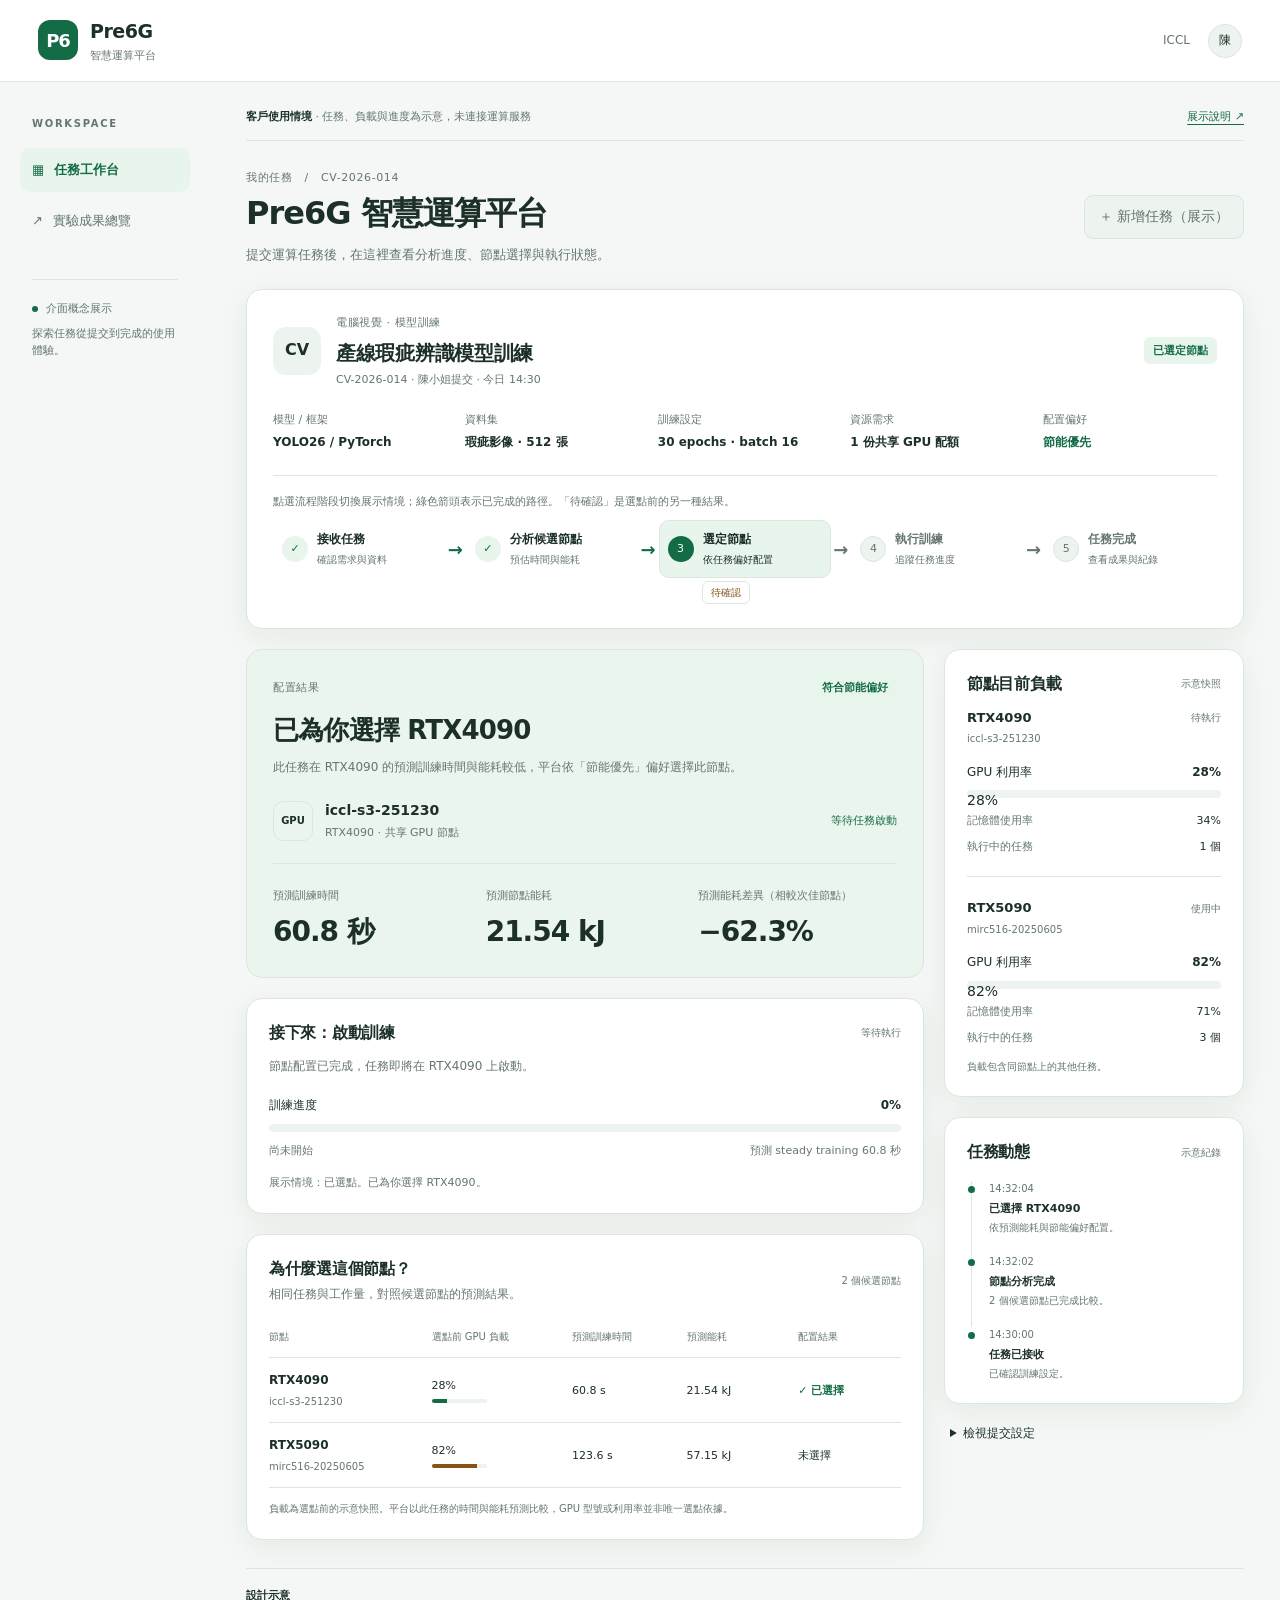
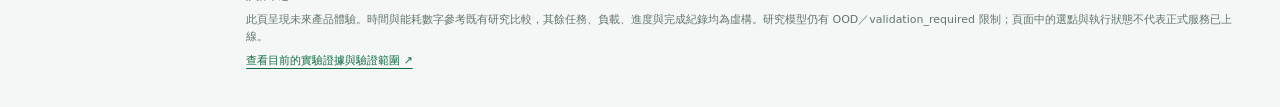
==== commit 3ef38ea7: "Show progress arrows between customer journey stages" ====
--- a/dashboard/workspace.html
+++ b/dashboard/workspace.html
@@ -29,7 +29,7 @@
       <article class="task-card">
         <div class="task-heading"><div class="task-identity"><span class="task-monogram" aria-hidden="true">CV</span><div><p class="eyebrow">電腦視覺 · 模型訓練</p><h2>產線瑕疵辨識模型訓練</h2><p class="task-id">CV-2026-014 · 陳小姐提交 · 今日 14:30</p></div></div><span class="badge green" id="task-status">已選定節點</span></div>
         <dl class="task-facts"><div><dt>模型 / 框架</dt><dd>YOLO26 / PyTorch</dd></div><div><dt>資料集</dt><dd>瑕疵影像 · 512 張</dd></div><div><dt>訓練設定</dt><dd>30 epochs · batch 16</dd></div><div><dt>資源需求</dt><dd>1 份共享 GPU 配額</dd></div><div><dt>配置偏好</dt><dd><span class="preference">節能優先</span></dd></div></dl>
-        <p class="journey-hint">點選流程階段切換展示情境；若預測結果未通過檢查，可查看「待確認」分支。</p>
+        <p class="journey-hint">點選流程階段切換展示情境；綠色箭頭表示已完成的路徑。「待確認」是選點前的另一種結果。</p>
         <ol class="journey" aria-label="任務生命週期與展示情境">
           <li data-step="0"><button class="journey-stage" type="button" data-scenario="received" aria-pressed="false"><span class="step-circle">1</span><span><strong>接收任務</strong><small>確認需求與資料</small></span></button></li>
           <li data-step="1"><button class="journey-stage" type="button" data-scenario="profiling" aria-pressed="false"><span class="step-circle">2</span><span><strong>分析候選節點</strong><small>預估時間與能耗</small></span></button></li>
--- a/dashboard/workspace.css
+++ b/dashboard/workspace.css
@@ -14,8 +14,10 @@
 @media(max-width:560px){.app-header{padding:0 18px;height:70px}.workspace-name{display:none}.sidebar{padding:12px 12px 0}.nav-link{padding:10px;font-size:12px}main{padding:20px 16px}.page-heading{margin:20px 0}.page-heading h1{font-size:25px}.subheading{font-size:12px}.scenario-bar{gap:8px}.scenario-label{width:100%}.scenario-buttons{gap:1px;width:100%}.scenario-buttons button{padding:10px 11px}.task-card{padding:20px}.task-heading{align-items:start;flex-wrap:wrap;gap:12px}.task-monogram{display:none}.task-identity h2{font-size:18px}.task-facts{grid-template-columns:1fr 1fr;gap:16px}.journey{grid-template-columns:1fr;gap:14px}.journey small{display:inline;margin-left:8px}.journey strong{display:inline}.journey li{gap:12px}.secondary-column{grid-template-columns:1fr}.decision-panel{padding:20px}.decision-panel h2{font-size:24px}.prediction-grid{gap:10px;grid-template-columns:1fr 1fr}.prediction-grid>div:last-child{grid-column:1/-1}.prediction-grid>div:last-child strong{font-size:23px}.selected-machine{flex-wrap:wrap;gap:10px}.machine-state{margin-left:0;flex-basis:100%;text-align:left}.prediction-note,.comparison-note,.node-host,.subtle-tag,.activity-list p,.activity-list time,.comparison-table thead th,.comparison-table th small{font-size:11px}.section-heading{flex-wrap:wrap;gap:6px}.progress-heading,.progress-footer{flex-wrap:wrap;gap:5px}.comparison-table{min-width:500px}.task-details{grid-column:auto}.preview-bar a{display:none}.task-id{overflow-wrap:anywhere}.task-identity{min-width:0}.badge{max-width:100%;white-space:normal}}
 @media(prefers-reduced-motion:reduce){.progress-track>div{transition:none}}
 .journey-hint{margin:20px 0 0;padding-top:17px;border-top:1px solid var(--line);font-size:11px;color:var(--muted)}
-.journey{border-top:0;padding-top:10px}
-.journey li{display:flex;flex-direction:column;align-items:stretch;gap:3px}
+.journey{border-top:0;padding-top:10px;column-gap:20px}
+.journey li{position:relative;display:flex;flex-direction:column;align-items:stretch;gap:3px}
+.journey li:not(:last-child)::after{content:"→";position:absolute;top:21px;right:-17px;color:var(--muted);font-size:18px;font-weight:700;line-height:1;pointer-events:none}
+.journey li.done::after{color:var(--green)}
 .journey small{display:block}
 .journey-stage{display:flex;align-items:center;gap:9px;width:100%;min-height:58px;padding:8px;border:1px solid transparent;border-radius:10px;background:transparent;color:inherit;text-align:left}
 .journey-stage:hover{background:var(--soft)}
@@ -23,4 +25,4 @@
 .journey li.attention .journey-stage[aria-pressed="false"]{background:transparent;border-color:transparent}
 .journey-branch{align-self:flex-start;margin-left:43px;padding:3px 8px;border:1px solid var(--line);border-radius:6px;background:var(--surface);color:var(--amber);font-size:10px}
 .journey-branch:hover,.journey-branch[aria-pressed="true"]{background:var(--amber-soft);border-color:var(--amber)}
-@media(max-width:560px){.journey{gap:5px}.journey-stage{min-height:48px}.journey small{display:block;margin:3px 0 0}.journey strong{display:block}.journey-branch{margin-left:43px;margin-bottom:5px}}
+@media(max-width:560px){.journey{row-gap:18px}.journey-stage{min-height:48px}.journey small{display:block;margin:3px 0 0}.journey strong{display:block}.journey-branch{margin-left:43px;margin-bottom:5px}.journey li:not(:last-child)::after{content:"↓";top:auto;right:auto;bottom:-16px;left:18px;font-size:15px}}
